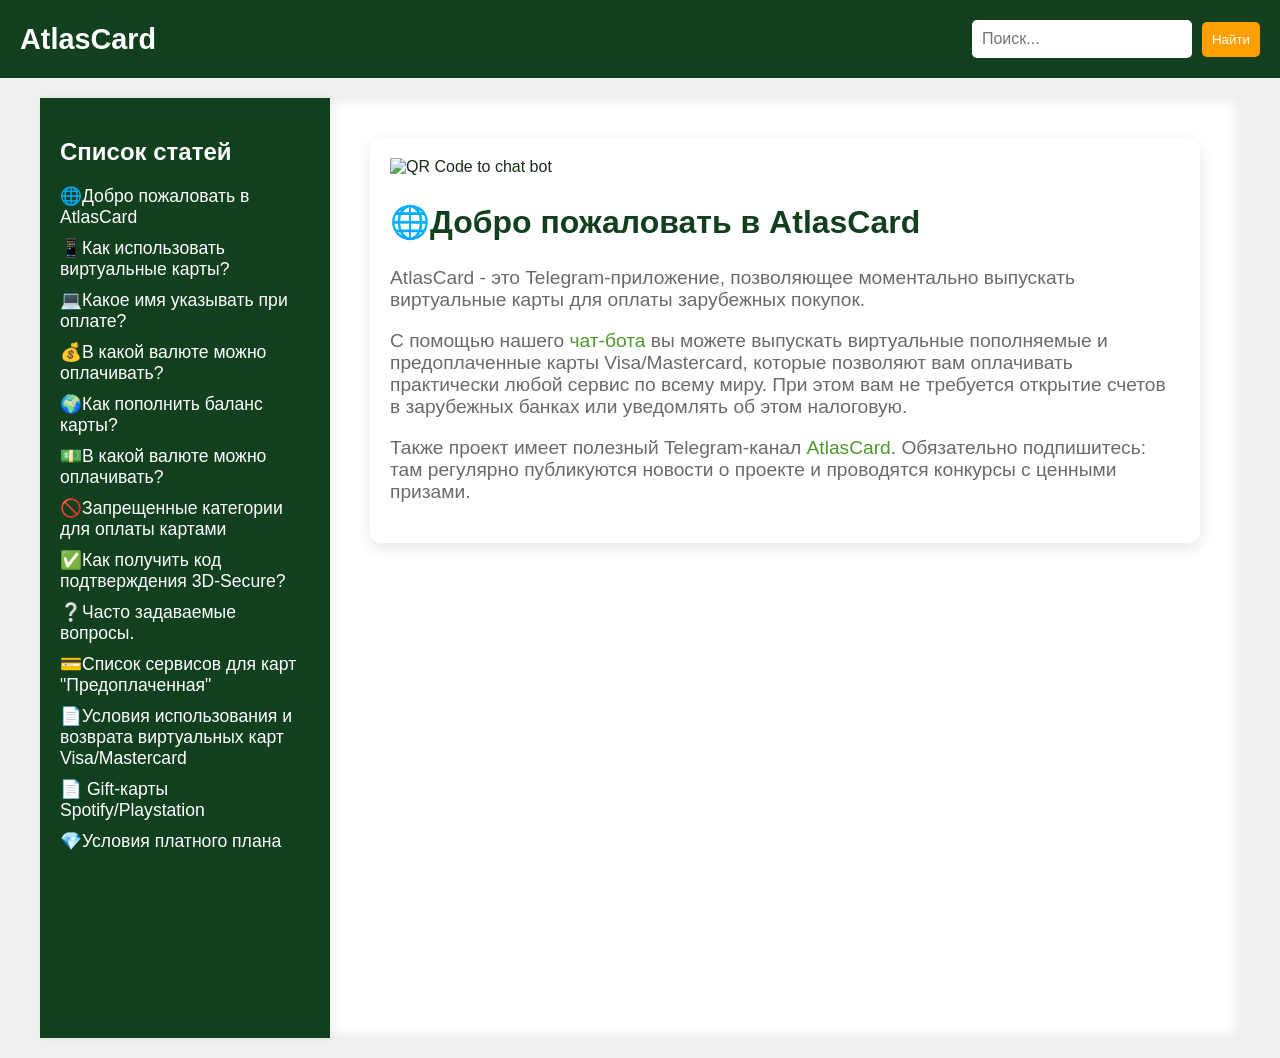
==== docs.html @ a31abce7 "Add files via upload" ====
<!DOCTYPE html>
<html lang="ru">
<head>
    <meta charset="UTF-8">
    <meta name="viewport" content="width=device-width, initial-scale=1.0">
    <title>Страница со статьями и боковой панелью</title>
    <link rel="stylesheet" href="styles.css">
    <style>
        body {
            font-family: Arial, sans-serif;
            background-color: #f0f0f0;
            margin: 0;
            padding: 0;
        }

        .container {
            display: flex;
        }

        /* Header Styling */
        .header {
            display: flex;
            justify-content: space-between;
            align-items: center;
            background-color: #12401E;
            padding: 20px;
            color: #fff;
        }

        .brand {
            font-size: 1.8rem;
            font-weight: bold;
        }

        .searchbar {
            display: flex;
            align-items: center;
        }

        .search-input {
            padding: 10px;
            font-size: 1rem;
            border: none;
            border-radius: 5px;
        }

        .search-button {
            background-color: #FF9F00;
            color: #fff;
            padding: 10px;
            border: none;
            border-radius: 5px;
            margin-left: 10px;
            cursor: pointer;
        }

        /* Sidebar Styling */
        .sidebar {
            width: 250px;
            background-color: #12401E;
            padding: 20px;
            color: #fff;
            height: 100vh;
            box-shadow: 2px 0 5px rgba(0, 0, 0, 0.1);
        }

        .sidebar h2 {
            font-size: 1.5rem;
            margin-bottom: 20px;
        }

        .sidebar ul {
            list-style-type: none;
            padding: 0;
        }

        .sidebar ul li {
            margin-bottom: 10px;
        }

        .sidebar ul li a {
            color: #fff;
            text-decoration: none;
            font-size: 1.1rem;
            transition: color 0.3s;
        }

        .sidebar ul li a:hover {
            color: #FF9F00;
        }

        /* Content Area Styling */
        .content {
            flex: 1;
            padding: 40px;
            background-color: #FFFFFF;
            box-shadow: inset 0 0 15px rgba(0, 0, 0, 0.1);
        }

        .content .article {
            display: none;
            background-color: #fff;
            padding: 20px;
            border-radius: 10px;
            box-shadow: 0 5px 15px rgba(0, 0, 0, 0.1);
        }

        .content .article.active {
            display: block;
        }

        .content h2 {
            font-size: 2rem;
            color: #12401E;
        }

        .content p {
            font-size: 1.2rem;
            color: #6A6A6A;
        }

    .card-animation {
        width: 75%;
        animation: floatCard 3s ease-in-out infinite;
    }

    @keyframes floatCard {
        0%, 100% {
            transform: translateY(0);
        }
        50% {
            transform: translateY(-15px);
        }
    }
    </style>
</head>
<body>

    <!-- Header Section -->
    <header class="header">
        <div class="brand">AtlasCard</div>
        <div class="searchbar">
            <input type="text" class="search-input" placeholder="Поиск...">
            <button class="search-button">Найти</button>
        </div>
    </header>

    <div class="container">
        <!-- Sidebar with the list of articles -->
        <div class="sidebar">
            <h2>Список статей</h2>
            <ul>
                <li><a href="#" onclick="showArticle('article1')">🌐Добро пожаловать в AtlasCard</a></li>
                <li><a href="#" onclick="showArticle('article2')">📱Как использовать виртуальные карты?</a></li>
                <li><a href="#" onclick="showArticle('article3')">💻Какое имя указывать при оплате?</a></li>
                <li><a href="#" onclick="showArticle('article4')">💰В какой валюте можно оплачивать?</a></li>
                <li><a href="#" onclick="showArticle('article5')">🌍Как пополнить баланс карты?</a></li>
                <li><a href="#" onclick="showArticle('article6')">💵В какой валюте можно оплачивать?</a></li>
                <li><a href="#" onclick="showArticle('article7')">🚫Запрещенные категории для оплаты картами</a></li>
                <li><a href="#" onclick="showArticle('article8')">✅Как получить код подтверждения 3D-Secure?</a></li>
                <li><a href="#" onclick="showArticle('article9')">❔Часто задаваемые вопросы.</a></li>
                <li><a href="#" onclick="showArticle('article10')">💳Список сервисов для карт "Предоплаченная"</a></li>
                <li><a href="#" onclick="showArticle('article11')">📄Условия использования и возврата виртуальных карт Visa/Mastercard</a></li>
                <li><a href="#" onclick="showArticle('article12')">📄 Gift-карты Spotify/Playstation</a></li>
                <li><a href="#" onclick="showArticle('article13')">💎Условия платного плана</a></li>
            </ul>
        </div>

        <!-- Content area where articles will be displayed -->
        <div class="content">

            <div id="article1" class="article active">
        <img src="img/welcome.png" alt="QR Code to chat bot" style="width: 50%; "justify-content: center">
                <h2>🌐Добро пожаловать в AtlasCard</h2>
                <p>AtlasCard - это Telegram-приложение, позволяющее моментально выпускать виртуальные карты для оплаты зарубежных покупок.

<p class="spaced-paragraph">С помощью нашего <a href="https://t.me/AtlasCard_Bot" target="_blank">чат-бота</a> вы можете выпускать виртуальные пополняемые и предоплаченные карты Visa/Mastercard, которые позволяют вам оплачивать практически любой сервис по всему миру. При этом вам не требуется открытие счетов в зарубежных банках или уведомлять об этом налоговую.

<p class="spaced-paragraph">Также проект имеет полезный Telegram-канал <a href="https://t.me/AtlasCard_Bot" target="_blank">AtlasCard</a>. Обязательно подпишитесь: там регулярно публикуются новости о проекте и проводятся конкурсы с ценными призами.</p>
            </div>

            <div id="article2" class="article">
                <h2>📱Как использовать виртуальные карты AtlasCard?</h2>
                <p>1.Для оплаты картой обязательно используйте VPN, соответствующий указанному биллинговому адресу виртуальной карты.

<p class="spaced-paragraph">2.Основная валюта — USD, но можно оплачивать и в других валютах. Конвертация произойдёт автоматически.

<p class="spaced-paragraph">3.Если аккаунт сервиса был ранее зарегистрирован в России, перед оплатой необходимо сменить регион в настройках подписки на страну, которая соответствует биллинговому адресу.

<p class="spaced-paragraph">4.Контроль транзакций осуществляется в разделе 💳 "Кошелек" главного меню чат-бота.

<p class="spaced-paragraph">5.Большинство ответов на вопросы можно найти в разделе часто <a href="https://telegra.ph/CHasto-zadavaemye-voprosy-11-04-5" target="_blank">задаваемых вопросов (FAQ)</a>.</p>
            </div>

            <div id="article3" class="article">
                <h2>💻Какое имя указывать при оплате?</h2>
                <p>Преимущество моментальных виртуальных карт заключается в том, что для их получения не требуется прохождение KYC (Know Your Customer), когда сервисы требуют проверки личности и предоставления документов. В нашем случае это не нужно, и по сути, виртуальные карты остаются анонимными.

<p class="spaced-paragraph">Это упрощает процесс получения карты и делает его более безопасным, однако в некоторых случаях некоторые продавцы могут потребовать документы для верификации платежа. Поэтому мы рекомендуем указывать свои имя и фамилию, чтобы в случае запроса вы могли предоставить документы и указать, что используете виртуальную карту для безопасных покупок. Обычно этого бывает достаточно, и платеж проходит проверку.</p>
            </div>

            <div id="article4" class="article">
                <h2>💰В какой валюте можно оплачивать?</h2>
                <p>Средства на виртуальных картах хранятся в долларах США. Для оплаты на зарубежных сервисах рекомендуем выбирать данную валюту, чтобы избежать комиссий за конвертацию. Если сервис принимает только другие валюты (например, евро или иену), вы также можете расплатиться в этих валютах. Конвертация произойдет автоматически, а сумма покупки отобразится в истории транзакций карты.
<p class="spaced-paragraph">*Вы не ограничены только магазинами из США, покупки доступны по всему миру, где поддерживается тот или иной тип карт.  </p>
            </div>
            <div id="article5" class="article">
                <h2>🌍Какой биллинг адрес использовать?</h2>
                <p>Что такое биллинг-адрес?

<p class="spaced-paragraph">Каждая виртуальная карта AtlasCard сопровождается биллинг-адресом. Этот адрес не связан строго с картой, но ряд сервисов требует, чтобы страна выпуска карты совпадала с указанными вами данными при покупке (например, Steam, AppStore, Microsoft).

<p class="spaced-paragraph">Используйте предоставленный с картой биллинг-адрес при заполнении платежных данных для совершения онлайн-платежей.

<p class="spaced-paragraph">Где узнать биллинг-адрес карты?

<p class="spaced-paragraph">-Биллинг-адрес карты приходит вместе с уведомлением о выпуске карты в сообщениях чат-бота <a href="https://t.me/AtlasCard_Bot" target="_blank">@AtlasCard</a>. 

<p class="spaced-paragraph">Перейдите в мини-приложение <a href="https://t.me/AtlasCard_Bot" target="_blank">@AtlasCard</a>, выберите вашу карту и нажмите на иконку "Биллинг-адрес".

<p class="spaced-paragraph">* Используйте предоставленный биллинг-адрес при заполнении платежных форм.

<p class="spaced-paragraph">**Чтобы избежать возможных конвертаций, комиссий и налоговых надбавок, рекомендуется использовать именно тот биллинг-адрес, который вы получили вместе с картой при выпуске.</p>
            </div>
            <div id="article6" class="article">
                <h2>💵В какой валюте можно оплачивать?</h2>
                <p>Виртуальные карты поддерживают пополнение баланса. Чтобы пополнить баланс существующей карты, откройте чат-бот <a href="https://t.me/AtlasCard_Bot" target="_blank">@AtlasCard</a> и перейдите в раздел 💳"Кошелек". Там вы увидите список всех ваших виртуальных карт. Выберите карту, которую хотите пополнить, и после перехода в раздел транзакций нажмите кнопку "Пополнить".

<p class="spaced-paragraph">*Обратите внимание! Баланс предоплаченных карт пополнять нельзя. Однако, вы можете выпускать неограниченное количество таких карт. По окончании срока действия карта автоматически удалится вместе с остатками на балансе.  </p>
            </div>
            <div id="article7" class="article">
                <h2>🚫Запрещенные категории для оплаты картами</h2>
                <p>Использование виртуальных карт запрещено для следующих видов деятельности:

<p class="spaced-paragraph">1.Индустрия для взрослых (18+).
<p class="spaced-paragraph">2.Бизнес по предоставлению денежных услуг.
<p class="spaced-paragraph">3.Продвижение акций.
<p class="spaced-paragraph">4.Финансовые пирамиды.
<p class="spaced-paragraph">5.Торговля и производство оружия.
<p class="spaced-paragraph">6.Казино и азартные игры.
<p class="spaced-paragraph">7.Операции с криптовалютой.
<p class="spaced-paragraph">8.Услуги, связанные с марихуаной.
<p class="spaced-paragraph">Мы можем не одобрить или закрыть аккаунты, если узнаем или предположим, что они связаны с запрещенной деятельностью или нарушают наши ограничения, как определено на наше усмотрение. Сервис может запросить дополнительную информацию для открытия или ведения вашей учетной записи, либо ограничить использование услуг в случае подозрения на незаконную деятельность.

</p>
            </div>
 <div id="article8" class="article">
                <h2>✅Как получить код подтверждения 3D-Secure?</h2>
                <p>Если ваша карта виртуальная и предоплаченная Visa, то верификация происходит автоматически, и вам не потребуется вводить код. Контрольные списания можно увидеть в разделе "Транзакции" личного кабинета, когда сервис списывает тестовую сумму. Для этого перейдите в чат-бот <a href="https://t.me/AtlasCard_Bot" target="_blank">@AtlasCard</a>.

<p class="spaced-paragraph">❗ В случае возникновения вопросов, пожалуйста, обращайтесь в службу поддержки сервиса: <a href="https://t.me/AtlasCardSupportBot" target="_blank">@AtlasCard</a>.
</p>
            </div>
 <div id="article9" class="article">
                <h2>❔Часто задаваемые вопросы.</h2>
                <p>1. Как работает виртуальная карта?

<p class="spaced-paragraph">Виртуальная карта полностью функциональна, как и обычная пластиковая карта, за исключением того, что она существует только в цифровом формате. Просто введите данные карты при оплате — так же, как вы бы делали это с кредитной или дебетовой картой.
<p class="spaced-paragraph">


<p class="spaced-paragraph">2. Где можно использовать виртуальную карту?

<p class="spaced-paragraph">Виртуальная карта подходит для покупок и оплаты в интернет-магазинах, где принимаются онлайн-платежи в долларах США и других иностранных валютах, кроме российского рубля. Для успешных транзакций используйте VPN.

<p class="spaced-paragraph">

<p class="spaced-paragraph">3. Можно ли пополнять баланс?

 <p class="spaced-paragraph">- Да, если у вас карта с поддержкой 3D-Secure. Карты типа Virtual позволяют пополнение по тарифу, с учетом комиссий.

 <p class="spaced-paragraph">- Нет, если это предоплаченная Gift-карта. Пополнение таких карт невозможно, но остаток средств можно перенести на новую карту при выпуске.


<p class="spaced-paragraph">
<p class="spaced-paragraph">4. Поддерживает ли карта 3D-Secure?

<p class="spaced-paragraph"> - Да, если это пополняемая Visa с 3D-Secure. Списания и контрольные суммы доступны в разделе «Транзакции» вашего личного кабинета.

<p class="spaced-paragraph"> - Нет, если это предоплаченная Gift-карта. Тем не менее, вы можете отслеживать списания в разделе «Транзакции».

<p class="spaced-paragraph">

<p class="spaced-paragraph">5. Срок действия карт:

 <p class="spaced-paragraph">- 3D-Secure: 18 месяцев

<p class="spaced-paragraph"> - Prepaid: 180 дней

 <p class="spaced-paragraph">- Gift: 30 или 60 дней (в зависимости от типа)
<p class="spaced-paragraph">


<p class="spaced-paragraph">6. Какое имя указывать при оплате?

<p class="spaced-paragraph">Виртуальные карты не требуют прохождения KYC, поэтому они не привязаны к конкретному имени. Тем не менее, при заполнении поля с именем можно указать свои данные.

<p class="spaced-paragraph">

<p class="spaced-paragraph">7. Какой биллинг-адрес указывать?

<p class="spaced-paragraph">Биллинг-адрес будет отправлен вам вместе с данными карты через чат-бот. Укажите его при заполнении формы.

<p class="spaced-paragraph">

<p class="spaced-paragraph">8. Возможен ли возврат средств, если карта не работает?

<p class="spaced-paragraph">Да, если карта не активна, вы можете запросить возврат. Ознакомьтесь с условиями возврата для карт 3D-Secure, Prepaid и Gift.
</p>
            </div>
 <div id="article10" class="article">
                <h2>💳Список сервисов для карт "Предоплаченная"</h2>
                <p>Предоплаченные виртуальные карты относятся к категории продуктов, которые не подлежат возврату или обмену. Это связано с тем, что после покупки карты активируются моментально, и средства на них становятся доступны, что делает возврат невозможным. Перед приобретением важно внимательно ознакомиться с условиями использования и возврата предоплаченных карт.

<p class="spaced-paragraph">Карта Prepaid поддерживает технологию 3D-Secure.

<p class="spaced-paragraph">Список сервисов, успешно протестированных с использованием предоплаченных карт:
<p class="spaced-paragraph">✅ Adobe PS
<p class="spaced-paragraph">✅ Canva 
<p class="spaced-paragraph">✅ ChatGPT
<p class="spaced-paragraph">✅ OpenAI
<p class="spaced-paragraph">✅ ClaudeAI
<p class="spaced-paragraph">✅ DALL·E 3
<p class="spaced-paragraph">✅ Deviantart.com
<p class="spaced-paragraph">✅ Google Play
<p class="spaced-paragraph">✅ Github Copilot
<p class="spaced-paragraph">✅ Here.com
<p class="spaced-paragraph">✅ Midjourney
<p class="spaced-paragraph">✅ Manychat
<p class="spaced-paragraph">✅ Onlyfans
<p class="spaced-paragraph">✅ Fansly
<p class="spaced-paragraph">✅ Patreon
<p class="spaced-paragraph">✅ Subscribestar
<p class="spaced-paragraph">✅ Spotify Premium
<p class="spaced-paragraph">✅ Jetbrains.com
<p class="spaced-paragraph">✅ Zoom

<p class="spaced-paragraph">*Обратите внимание: этот список не является исчерпывающим. Он регулярно обновляется и дополняется новыми сервисами.

<p class="spaced-paragraph">Список сервисов, где оплата не прошла:
<p class="spaced-paragraph">❌ AppStore
<p class="spaced-paragraph">❌ iCloud
<p class="spaced-paragraph">❌ Steam
<p class="spaced-paragraph">❌ TradingView (при активации пробной подписки)
<p class="spaced-paragraph">❌ Google Console

<p class="spaced-paragraph">*К сожалению, некоторые сервисы не принимают оплату предоплаченными картами. Пожалуйста, будьте внимательны перед покупкой карты.

</p>
            </div>
 <div id="article11" class="article">
                <h2>📄Условия использования и возврата виртуальных карт Visa/Mastercard</h2>
                <p>1. Описание продукта:
<p class="spaced-paragraph">1.1.  AtlasCard Virtual — предоплаченные карты с балансом, выпущенные в США. Идеальный выбор для безопасных онлайн-покупок на международных платформах, бронирования отелей и оплаты в рекламных кабинетах.

<p class="spaced-paragraph">1.2. Поддержка 3D-Secure: гарантия дополнительной безопасности. Коды авторизации поступают напрямую в Telegram-бот.

<p class="spaced-paragraph">1.3. Срок действия карты — 36 месяцев. По истечении этого срока предусмотрена бесплатная замена на аналогичную карту.
<p class="spaced-paragraph">
<p class="spaced-paragraph">2. Тарифы и комиссии:
<p class="spaced-paragraph">2.1. Выпуск карты: от $15 до $100, дополнительно $5 депозит на покупки. Оплата производится в рублях с любой российской карты или с помощью USDT.

<p class="spaced-paragraph">2.2. Пополнение: доступен выбор суммы от $1 до $50,000 по курсу в разделе «💳 Кошелёк».

<p class="spaced-paragraph">2.3. Обслуживание: ежемесячно — 990₽, списание происходит каждые 30 дней. За 3 дня до платежа отправляется напоминание и ссылка для оплаты.

<p class="spaced-paragraph">2.4. Заморозка при просрочке: карта замораживается при отсутствии оплаты. Для восстановления достаточно внести плату за последний месяц.

<p class="spaced-paragraph">2.5. Перевыпуск карты: после 36 месяцев карта перевыпускается бесплатно, при условии регулярной оплаты обслуживания.

<p class="spaced-paragraph">2.6. Комиссии при оплате в разных валютах и за границей: Если оплата производится в долларах США, но продавец (мерчант) находится за пределами США, комиссия составляет 1% от суммы транзакции + дополнительный сбор в размере $0.50. Если оплата производится не в долларах США, комиссия составляет 1% от суммы транзакции (См. курс на сайте Visa).
<p class="spaced-paragraph">
<p class="spaced-paragraph">3. Условия возврата средств:
<p class="spaced-paragraph">3.1. Пополняемые виртуальные карты Visa/Mastercard с тарифом Virtual обмену и возврату НЕ подлежат. 

<p class="spaced-paragraph">3.2. Средства зачисленные на баланс пополняемой виртуальной карты Visa/Mastercard с тарифом Virtual возврату НЕ подлежат.
<p class="spaced-paragraph">
<p class="spaced-paragraph">4. Ограничения и запреты:
<p class="spaced-paragraph">4.1. Недопустимые категории товаров и услуг: платежи, связанные с гемблингом, букмекерскими компаниями, порнографией, вебкамингом, сервисами для знакомств для взрослых (исключение — Tinder), крипто и блокчейн проектами и их аналоги, а также других ресурсов, нарушающих действующее законодательство РФ, запрещена. 

<p class="spaced-paragraph">⚠️  При выявлении блокируются карта и аккаунт.

<p class="spaced-paragraph">4.2. Карты НЕ поддерживают переводы или вывод на любые другие пластиковые или виртуальные карты.

<p class="spaced-paragraph">4.3. Карты НЕ поддерживают возможности вывода остатков средств на баланс внутреннего кошелька.

<p class="spaced-paragraph">4.4. Категорически запрещено совершать оплаты виртуальной картой в валютах санкционных стран: Ukraine, Russia, Serbia, Pakistan, Belarus. В случае совершенная операций в валютах этих стран, виртуальная карта и имеющиеся на ней средства будут автоматически заблокированы банком-эмитентом.
<p class="spaced-paragraph">
<p class="spaced-paragraph">5. Поддержка:
<p class="spaced-paragraph">5.1. По всем дополнительным вопросам вы можете обратиться в службу поддержки сервиса AtlasCard. Мы всегда рады помочь вам с 08:00 до 20:00 (по МСK).
<p class="spaced-paragraph">
<p class="spaced-paragraph">6. Соглашение:
<p class="spaced-paragraph">6.1. Оплата виртуальной карты подразумевает согласие со всеми условиями сервиса AtlasCard.

<p class="spaced-paragraph">AtlasCard — ваш надёжный партнёр для выгодных и безопасных покупок за границей.
</p>
            </div>
 <div id="article12" class="article">
                <h2>📄 Gift-карты Spotify/Playstation</h2>
                <p>Gift-карты — это особые подарочные карты, предназначенные для оплаты товаров и услуг в определённых магазинах или онлайн-сервисах. После покупки вы получаете уникальный код, с помощью которого можно оплачивать покупки, например, в Spotify или Playstation.

<p class="spaced-paragraph">Gift-карты для Spotify и Playstation возврату и обмену НЕ подлежат, так как они используют систему уникальных кодов.

<p class="spaced-paragraph">Если у вас возникли дополнительные вопросы, вы всегда можете обратиться в <a href="https://t.me/AtlasCardSupportBot" target="_blank">службу поддержки AtlasCard</a>. Мы готовы помочь вам ежедневно с 08:00 до 20:00 (по МСК).

<p class="spaced-paragraph">*Ознакомьтесь с инструкцией по использованию данных карт.
</p>
            </div>
 <div id="article13" class="article">
                <h2>💎Условия платного плана</h2>
                <p>Дополнительные услуги и комиссии для карт AtlasCard

<p class="spaced-paragraph">В этом документе изложены все дополнительные услуги и комиссии, которые мы предлагаем нашим клиентам согласно условиям использования карт. Также приведены другие важные моменты, которые необходимо знать перед оформлением карты или её использованием.

<p class="spaced-paragraph">Пожалуйста, внимательно ознакомьтесь с этими условиями и положениями.

<p class="spaced-paragraph">Тарифный план Prepaid и Virtual:

<p class="spaced-paragraph">1. Выпуск карты:

<p class="spaced-paragraph">- Prepaid: от 790₽ до 89 250₽
<p class="spaced-paragraph">- Virtual: 3 490₽
<p class="spaced-paragraph">2. Обслуживание карты:

<p class="spaced-paragraph">- Prepaid: Бесплатно (0₽)
<p class="spaced-paragraph">- Virtual: 690₽ в месяц
<p class="spaced-paragraph">3. Лимит покупок в месяц:

<p class="spaced-paragraph">- Prepaid: 1 000$
<p class="spaced-paragraph">- Virtual: 50 000$
<p class="spaced-paragraph">4. Стоимость транзакции (в долларах США):

<p class="spaced-paragraph">- Prepaid: 0%
<p class="spaced-paragraph">- Virtual: 1$
<p class="spaced-paragraph">5. Стоимость мультвалютной транзакции:

<p class="spaced-paragraph">- Prepaid: 0%
<p class="spaced-paragraph">- Virtual: 1$
<p class="spaced-paragraph">6. Транзакция отмены:

<p class="spaced-paragraph">- Prepaid: 0$
<p class="spaced-paragraph">- Virtual: 0,30$
<p class="spaced-paragraph">7. Срок действия карты:

<p class="spaced-paragraph">- Prepaid: 60 дней
<p class="spaced-paragraph">- Virtual: 36 месяцев
<p class="spaced-paragraph">8. Пополнение баланса:

<p class="spaced-paragraph">- Prepaid: Нет
<p class="spaced-paragraph">- Virtual: Да (по внутреннему курсу)
<p class="spaced-paragraph">9. Пополнение баланса USDT:

<p class="spaced-paragraph">- Prepaid: Нет
<p class="spaced-paragraph">- Virtual: Да (USDT TRC-20 - 9%)
<p class="spaced-paragraph">10. 3D-Secure:

<p class="spaced-paragraph">- Поддерживается на обеих картах
<p class="spaced-paragraph">11. Бесконтактная оплата за пределами РФ:

<p class="spaced-paragraph">- Prepaid: Нет
<p class="spaced-paragraph">- Virtual: Поддерживается (Apple Pay)
<p class="spaced-paragraph">12. Дополнительная карта:

<p class="spaced-paragraph">- Prepaid: Возможна
<p class="spaced-paragraph">- Virtual: Невозможна
<p class="spaced-paragraph">13. Вывод средств с карты:

<p class="spaced-paragraph">- Недоступен для обеих карт
<p class="spaced-paragraph">14. Служба поддержки:

<p class="spaced-paragraph">- Доступна для обеих карт
<p class="spaced-paragraph">Запрещённые категории для оплаты картами:

<p class="spaced-paragraph">- Добыча криптовалют (Mining)
<p class="spaced-paragraph">- Индустрия для взрослых (Adult Industry)
<p class="spaced-paragraph">- Бизнес по оказанию денежных услуг
<p class="spaced-paragraph">- Продвижение акций (Stock Promotion)
<p class="spaced-paragraph">- Управление отходами (Waste Management)
<p class="spaced-paragraph">- Торговля оружием (Розничная торговля/Производство)
<p class="spaced-paragraph">- Казино/Азартные игры
<p class="spaced-paragraph">- Криптовалютные операции
<p class="spaced-paragraph">- Государственные, военные и публичные учреждения
<p class="spaced-paragraph">- Бизнес, связанный с марихуаной
<p class="spaced-paragraph">*Обратите внимание: Выпущенная карта не подлежит обмену и возврату. Каждый пользователь может выпустить только одну карту до окончания её срока действия.

</p>
            </div>
        </div>
    </div>

    <script>
        function showArticle(articleId) {
            // Удаляем класс 'active' у всех статей
            const articles = document.querySelectorAll('.article');
            articles.forEach(article => article.classList.remove('active'));

            // Добавляем класс 'active' только выбранной статье
            document.getElementById(articleId).classList.add('active');
        }
    </script>

</body>
</html>
---- styles.css ----
body {
            background-color: #F1F1F1;
            color: #1A2C19;
            font-family: Arial, sans-serif;
        }

        header {
            background-color: #12401E;
            padding: 20px;
            text-align: center;
        }

        header img {
            max-width: 150px;
            height: auto;
        }

        header h1 {
            color: #FFFFFF;
            margin-top: 10px;
        }

        .button-primary {
            background-color: #4C9A2A;
            color: #FFFFFF;
            border: none;
            padding: 15px 30px;
            border-radius: 5px;
            cursor: pointer;
            font-size: 1rem;
            text-decoration: none;
        }

        .button-primary:hover {
            background-color: #FF9F00;
        }

        .card {
            background-color: #A4C8A0;
            padding: 20px;
            margin: 20px;
            border-radius: 10px;
            box-shadow: 0 4px 8px rgba(0, 0, 0, 0.1);
        }

        .container {
            max-width: 1200px;
            margin: 0 auto;
            padding: 20px;
        }

        .cta {
            text-align: center;
            margin-top: 40px;
        }

        footer {
            background-color: #12401E;
            color: #FFFFFF;
            text-align: center;
            padding: 20px;
            margin-top: 40px;
        }

        a {
            color: #4C9A2A;
            text-decoration: none;
        }

        a:hover {
            color: #FF9F00;
        }
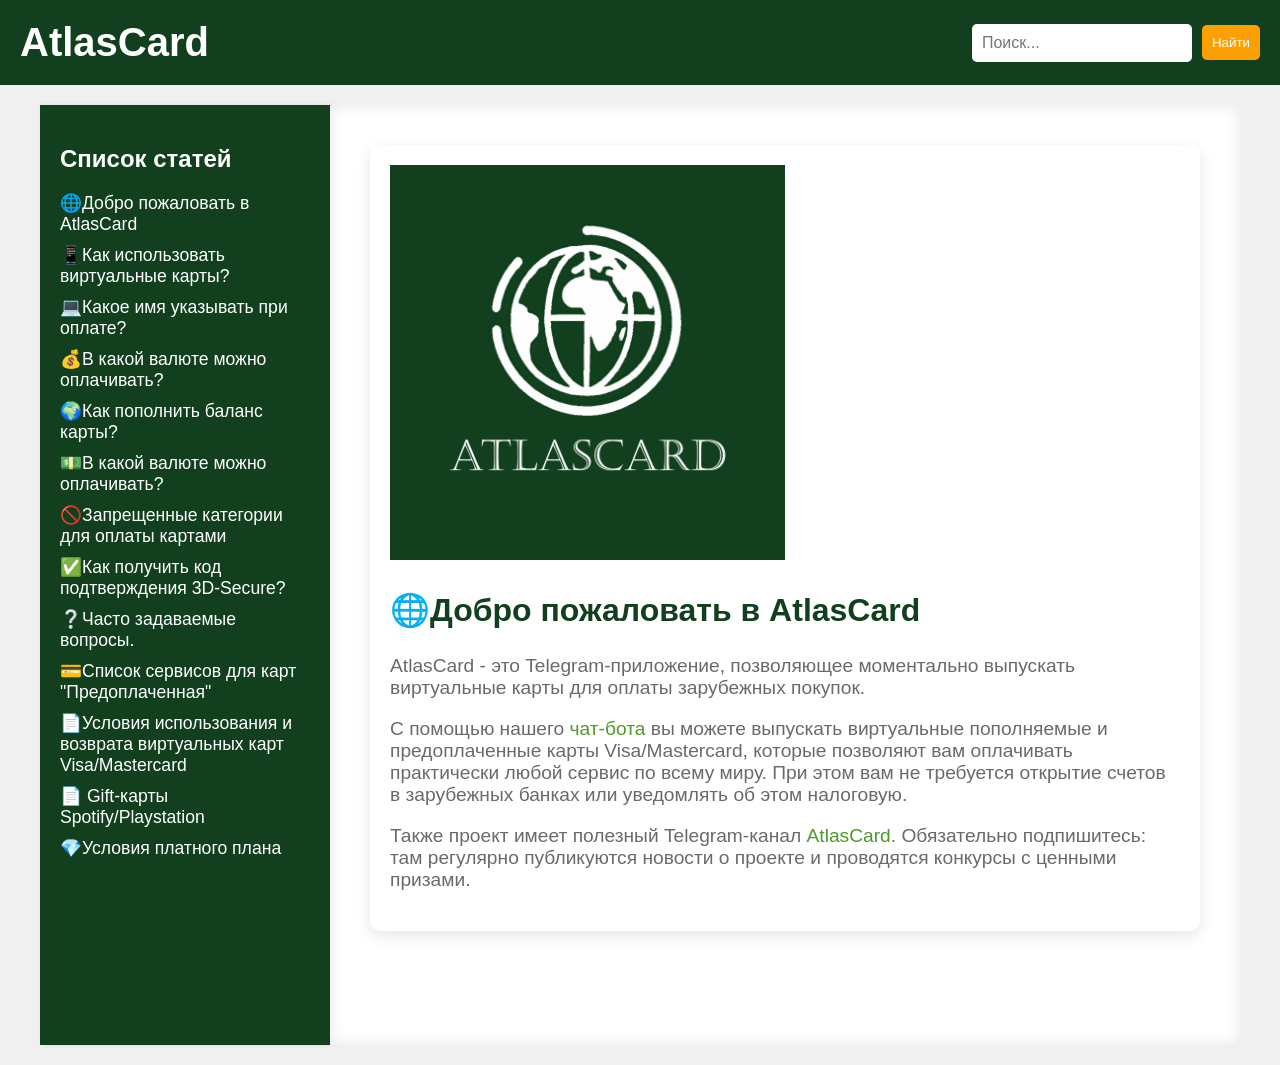
==== commit 2cdad4a3: "docs.html" ====
--- a/docs.html
+++ b/docs.html
@@ -138,7 +138,7 @@
 
     <!-- Header Section -->
     <header class="header">
-        <div class="brand">AtlasCard</div>
+<a href="index.html" style="font-family: 'Roboto', sans-serif; font-weight: 700; font-size: 2.5rem; color: #FFFFFF; text-decoration: none;">AtlasCard</a>
         <div class="searchbar">
             <input type="text" class="search-input" placeholder="Поиск...">
             <button class="search-button">Найти</button>
